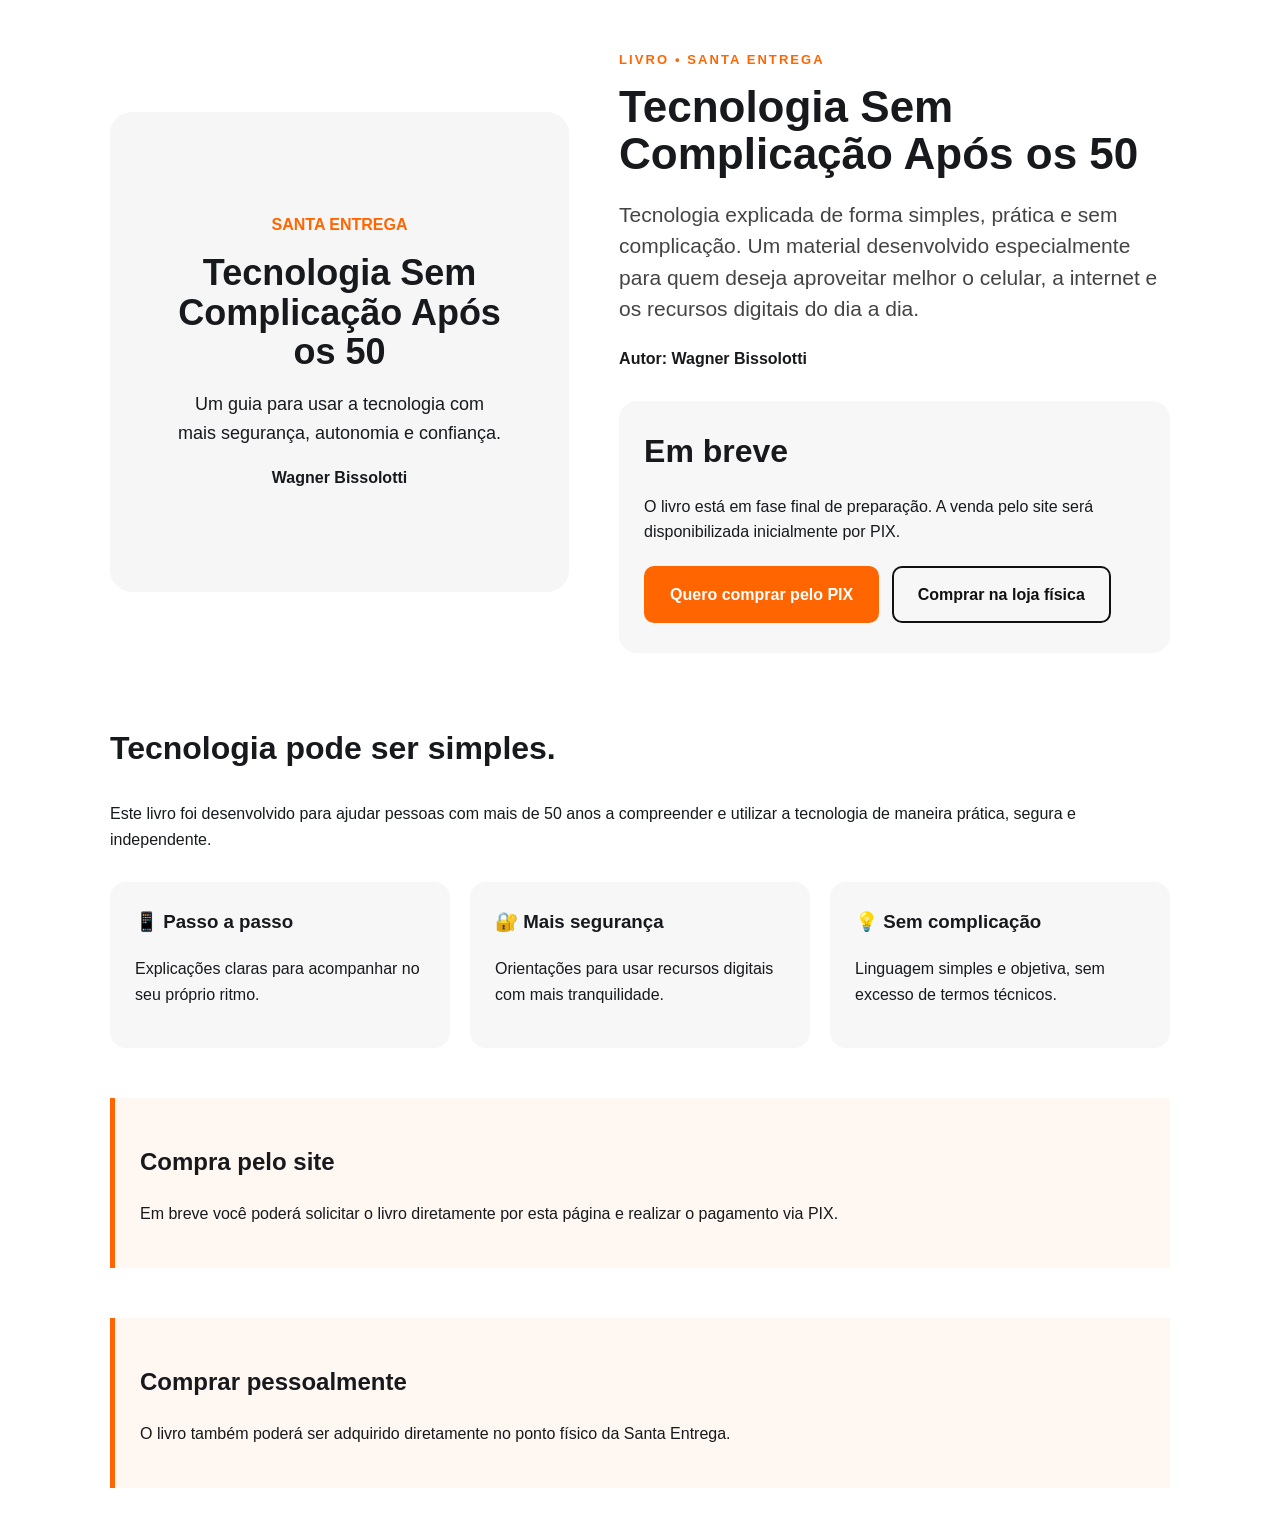
==== produtos.html @ e992728c "Criar produtos.html" ====
<!DOCTYPE html>
<html lang="pt-BR">
<head>
  <meta charset="UTF-8">
  <meta name="viewport" content="width=device-width, initial-scale=1.0">

  <title>Tecnologia Sem Complicação Após os 50 | Santa Entrega</title>

  <meta name="description" content="Tecnologia Sem Complicação Após os 50. Um guia prático para usar a tecnologia com mais segurança, autonomia e confiança.">

  <link rel="stylesheet" href="estilos.css">

  <style>
    .pagina-livro {
      max-width: 1100px;
      margin: 0 auto;
      padding: 50px 20px;
      font-family: Arial, sans-serif;
    }

    .livro-hero {
      display: grid;
      grid-template-columns: 1fr 1.2fr;
      gap: 50px;
      align-items: center;
    }

    .livro-capa {
      background: #f6f6f6;
      border-radius: 22px;
      min-height: 480px;
      display: flex;
      align-items: center;
      justify-content: center;
      padding: 30px;
      text-align: center;
    }

    .livro-capa-conteudo {
      max-width: 330px;
    }

    .livro-capa-conteudo span {
      display: block;
      color: #ff6500;
      font-weight: bold;
      margin-bottom: 15px;
    }

    .livro-capa-conteudo h2 {
      font-size: 36px;
      line-height: 1.1;
      margin: 0 0 18px;
    }

    .livro-capa-conteudo p {
      font-size: 18px;
    }

    .livro-info .etiqueta {
      color: #ff6500;
      font-weight: bold;
      text-transform: uppercase;
    }

    .livro-info h1 {
      font-size: 44px;
      line-height: 1.08;
      margin: 12px 0 18px;
    }

    .livro-info .subtitulo {
      font-size: 21px;
      line-height: 1.5;
      color: #444;
    }

    .autor {
      margin-top: 20px;
      font-weight: bold;
    }

    .compra {
      margin-top: 30px;
      padding: 25px;
      border-radius: 18px;
      background: #f7f7f7;
    }

    .preco {
      font-size: 32px;
      font-weight: bold;
      margin-bottom: 15px;
    }

    .botao-compra {
      display: inline-block;
      background: #ff6500;
      color: white;
      text-decoration: none;
      font-weight: bold;
      padding: 16px 26px;
      border-radius: 10px;
      margin: 5px 8px 5px 0;
    }

    .botao-loja {
      display: inline-block;
      border: 2px solid #111;
      color: #111;
      text-decoration: none;
      font-weight: bold;
      padding: 14px 24px;
      border-radius: 10px;
      margin: 5px 0;
    }

    .conteudo-livro {
      margin-top: 70px;
    }

    .conteudo-livro h2 {
      font-size: 32px;
    }

    .beneficios {
      display: grid;
      grid-template-columns: repeat(3, 1fr);
      gap: 20px;
      margin-top: 30px;
    }

    .beneficio {
      background: #f7f7f7;
      padding: 25px;
      border-radius: 16px;
    }

    .beneficio h3 {
      margin-top: 0;
    }

    .aviso {
      margin-top: 50px;
      padding: 25px;
      border-left: 5px solid #ff6500;
      background: #fff7f1;
    }

    @media (max-width: 760px) {
      .livro-hero {
        grid-template-columns: 1fr;
      }

      .livro-info h1 {
        font-size: 35px;
      }

      .beneficios {
        grid-template-columns: 1fr;
      }

      .livro-capa {
        min-height: 380px;
      }
    }
  </style>
</head>

<body>

<main class="pagina-livro">

  <section class="livro-hero">

    <div class="livro-capa">
      <div class="livro-capa-conteudo">
        <span>SANTA ENTREGA</span>
        <h2>Tecnologia Sem Complicação Após os 50</h2>
        <p>Um guia para usar a tecnologia com mais segurança, autonomia e confiança.</p>
        <strong>Wagner Bissolotti</strong>
      </div>
    </div>

    <div class="livro-info">

      <div class="etiqueta">Livro • Santa Entrega</div>

      <h1>Tecnologia Sem Complicação Após os 50</h1>

      <p class="subtitulo">
        Tecnologia explicada de forma simples, prática e sem complicação.
        Um material desenvolvido especialmente para quem deseja aproveitar
        melhor o celular, a internet e os recursos digitais do dia a dia.
      </p>

      <p class="autor">Autor: Wagner Bissolotti</p>

      <div class="compra">

        <div class="preco">Em breve</div>

        <p>
          O livro está em fase final de preparação. A venda pelo site será
          disponibilizada inicialmente por PIX.
        </p>

        <a class="botao-compra" href="#comprar">
          Quero comprar pelo PIX
        </a>

        <a class="botao-loja" href="#loja-fisica">
          Comprar na loja física
        </a>

      </div>

    </div>

  </section>

  <section class="conteudo-livro">

    <h2>Tecnologia pode ser simples.</h2>

    <p>
      Este livro foi desenvolvido para ajudar pessoas com mais de 50 anos
      a compreender e utilizar a tecnologia de maneira prática, segura
      e independente.
    </p>

    <div class="beneficios">

      <div class="beneficio">
        <h3>📱 Passo a passo</h3>
        <p>Explicações claras para acompanhar no seu próprio ritmo.</p>
      </div>

      <div class="beneficio">
        <h3>🔐 Mais segurança</h3>
        <p>Orientações para usar recursos digitais com mais tranquilidade.</p>
      </div>

      <div class="beneficio">
        <h3>💡 Sem complicação</h3>
        <p>Linguagem simples e objetiva, sem excesso de termos técnicos.</p>
      </div>

    </div>

  </section>

  <section id="comprar" class="aviso">

    <h2>Compra pelo site</h2>

    <p>
      Em breve você poderá solicitar o livro diretamente por esta página
      e realizar o pagamento via PIX.
    </p>

  </section>

  <section id="loja-fisica" class="aviso">

    <h2>Comprar pessoalmente</h2>

    <p>
      O livro também poderá ser adquirido diretamente no ponto físico
      da Santa Entrega.
    </p>

  </section>

</main>

</body>
</html>
---- estilos.css ----
:root{--laranja:#f36b21;--laranja-escuro:#cf4d0e;--grafite:#17191d;--cinza:#5f6670;--claro:#f6f7f9;--branco:#fff;--borda:#e4e7eb;--sombra:0 18px 50px rgba(0,0,0,.12)}
*{box-sizing:border-box}html{scroll-behavior:smooth}body{margin:0;font-family:Inter,ui-sans-serif,system-ui,-apple-system,"Segoe UI",Arial,sans-serif;color:var(--grafite);background:#fff;line-height:1.6}img{max-width:100%;display:block}a{color:inherit}.topo{height:78px;padding:0 max(5vw,24px);display:flex;align-items:center;justify-content:space-between;position:sticky;top:0;z-index:50;background:rgba(255,255,255,.95);backdrop-filter:blur(14px);border-bottom:1px solid rgba(0,0,0,.06)}.marca{display:flex;align-items:center;gap:11px;text-decoration:none}.marca strong{display:block;font-size:18px;line-height:1.1}.marca small{display:block;color:var(--cinza);font-size:11px;letter-spacing:.04em}.simbolo{width:43px;height:43px;border-radius:15px;background:linear-gradient(145deg,var(--laranja),var(--laranja-escuro));color:#fff;display:grid;place-items:center;font-weight:900;font-size:24px;box-shadow:0 8px 20px rgba(243,107,33,.25)}.menu{display:flex;align-items:center;gap:26px}.menu>a:not(.botao){text-decoration:none;font-size:14px;font-weight:650}.menu-btn{display:none;border:0;background:none;font-size:26px}.botao{display:inline-flex;align-items:center;justify-content:center;padding:13px 20px;border-radius:999px;background:var(--laranja);color:#fff;text-decoration:none;font-weight:800;transition:.2s;border:2px solid var(--laranja);box-shadow:0 10px 25px rgba(243,107,33,.22)}.botao:hover{transform:translateY(-2px);background:var(--laranja-escuro);border-color:var(--laranja-escuro)}.botao.pequeno{padding:9px 16px;font-size:14px}.botao.contorno{background:rgba(255,255,255,.12);border-color:#fff;box-shadow:none}.botao.contorno:hover{background:#fff;color:var(--grafite)}.hero{position:relative;min-height:680px;display:flex;align-items:center;overflow:hidden}.hero>img{position:absolute;inset:0;width:100%;height:100%;object-fit:cover;object-position:center}.hero-overlay{position:absolute;inset:0;background:linear-gradient(90deg,rgba(10,12,15,.91) 0%,rgba(10,12,15,.64) 48%,rgba(10,12,15,.18) 100%)}.hero-conteudo{position:relative;z-index:2;color:#fff;width:min(720px,90%);margin-left:max(6vw,30px);padding:90px 0}.etiqueta,.cabecalho-secao>span,.laboratorio-texto>span,.info-local>span,.chamada span{font-size:13px;text-transform:uppercase;letter-spacing:.16em;font-weight:900;color:var(--laranja)}.hero h1{font-size:clamp(42px,6.2vw,80px);line-height:1.03;margin:18px 0 22px;letter-spacing:-.04em}.hero p{font-size:clamp(18px,2vw,23px);max-width:640px;color:rgba(255,255,255,.87)}.acoes{display:flex;flex-wrap:wrap;gap:12px;margin-top:30px}.faixa{display:grid;grid-template-columns:repeat(3,1fr);max-width:1180px;margin:-42px auto 0;position:relative;z-index:4;background:#fff;border-radius:22px;box-shadow:var(--sombra);overflow:hidden}.faixa div{padding:28px 30px;border-right:1px solid var(--borda)}.faixa div:last-child{border:0}.faixa strong,.faixa span{display:block}.faixa strong{font-size:17px}.faixa span{color:var(--cinza);font-size:14px;margin-top:5px}.secao{padding:105px max(5vw,24px)}.cabecalho-secao{max-width:760px;margin:0 auto 50px;text-align:center}.cabecalho-secao h2,.laboratorio-texto h2,.info-local h2,.chamada h2{font-size:clamp(34px,4vw,54px);line-height:1.08;letter-spacing:-.035em;margin:13px 0 16px}.cabecalho-secao p,.laboratorio-texto p,.info-local p,.chamada p{color:var(--cinza);font-size:18px}.cards{display:grid;grid-template-columns:repeat(3,1fr);gap:18px;max-width:1180px;margin:auto}.cards article{padding:32px;border:1px solid var(--borda);border-radius:22px;background:#fff;transition:.25s}.cards article:hover{transform:translateY(-5px);box-shadow:var(--sombra);border-color:transparent}.cards b{font-size:32px}.cards h3{font-size:21px;margin:15px 0 8px}.cards p{margin:0;color:var(--cinza)}.escura{background:var(--grafite);color:#fff}.laboratorio-grid{max-width:1180px;margin:auto;display:grid;grid-template-columns:.9fr 1.3fr;gap:65px;align-items:center}.laboratorio-texto p{color:#c8ccd2}.laboratorio-texto ul{padding-left:20px;color:#eef0f2;margin:25px 0 35px}.laboratorio-texto li{margin:9px 0}.mosaico-lab{display:grid;grid-template-columns:1.1fr .9fr;grid-template-rows:240px 240px;gap:14px}.mosaico-lab img{width:100%;height:100%;object-fit:cover;border-radius:18px}.mosaico-lab img:first-child{grid-row:1/3}.galeria{max-width:1180px;margin:auto;display:grid;grid-template-columns:repeat(3,1fr);gap:15px}.galeria figure{margin:0;position:relative;overflow:hidden;border-radius:18px;background:#111;min-height:260px}.galeria figure.grande{grid-column:span 2;grid-row:span 2;min-height:535px}.galeria img{width:100%;height:100%;object-fit:cover;transition:.45s}.galeria figure:hover img{transform:scale(1.045)}.galeria figcaption{position:absolute;inset:auto 0 0;padding:36px 20px 18px;color:#fff;font-weight:800;background:linear-gradient(transparent,rgba(0,0,0,.78))}.chamada{margin:0 max(5vw,24px);padding:55px max(4vw,30px);border-radius:28px;background:linear-gradient(135deg,var(--laranja),#ff8a42);color:#fff;display:flex;justify-content:space-between;align-items:center;gap:30px}.chamada span,.chamada p{color:rgba(255,255,255,.88)}.chamada h2{margin:6px 0}.botao.claro{background:#fff;color:var(--grafite);border-color:#fff;white-space:nowrap}.local{max-width:1280px;margin:auto;display:grid;grid-template-columns:.85fr 1.15fr;gap:50px;align-items:center}.info-local a{font-weight:750}.botao.contorno.escuro{color:var(--grafite);border-color:var(--grafite);background:#fff}.local iframe{width:100%;height:470px;border:0;border-radius:24px;box-shadow:var(--sombra)}footer{padding:52px max(5vw,24px);background:#101216;color:#dfe2e6;text-align:center}.rodape-marca{justify-content:center;color:#fff;margin-bottom:20px}.direitos{font-size:13px;color:#9299a3;margin-top:25px}.whatsapp-flutuante{position:fixed;right:22px;bottom:22px;z-index:60;background:#20b75a;color:#fff;text-decoration:none;font-weight:900;padding:14px 19px;border-radius:999px;box-shadow:0 12px 32px rgba(0,0,0,.25)}
@media(max-width:900px){.menu-btn{display:block}.menu{position:absolute;top:78px;left:0;right:0;display:none;flex-direction:column;align-items:stretch;padding:20px 24px;background:#fff;border-bottom:1px solid var(--borda)}.menu.aberto{display:flex}.faixa{grid-template-columns:1fr;margin:-25px 18px 0}.faixa div{border-right:0;border-bottom:1px solid var(--borda)}.cards{grid-template-columns:repeat(2,1fr)}.laboratorio-grid,.local{grid-template-columns:1fr}.galeria{grid-template-columns:repeat(2,1fr)}.galeria figure.grande{grid-column:span 2}.chamada{flex-direction:column;align-items:flex-start}.hero{min-height:650px}.hero-overlay{background:linear-gradient(90deg,rgba(10,12,15,.9),rgba(10,12,15,.48))}}
@media(max-width:600px){.topo{height:70px}.menu{top:70px}.hero{min-height:610px}.hero-conteudo{margin-left:24px;padding:70px 0}.hero h1{font-size:43px}.secao{padding:78px 20px}.cards{grid-template-columns:1fr}.mosaico-lab{grid-template-columns:1fr;grid-template-rows:280px 220px 220px}.mosaico-lab img:first-child{grid-row:auto}.galeria{grid-template-columns:1fr}.galeria figure.grande{grid-column:auto;grid-row:auto;min-height:300px}.galeria figure{min-height:280px}.chamada{margin:0 16px;padding:38px 24px}.local iframe{height:360px}.whatsapp-flutuante{right:14px;bottom:14px}.acoes .botao{width:100%}}
.logo-marca{width:190px;height:58px;object-fit:contain;object-position:left center;border-radius:10px;background:#fff}
.logo-rodape{width:220px;height:78px;object-position:center;padding:6px 12px;border-radius:14px}
@media (max-width:720px){.logo-marca{width:145px;height:48px}.logo-rodape{width:190px;height:68px}}
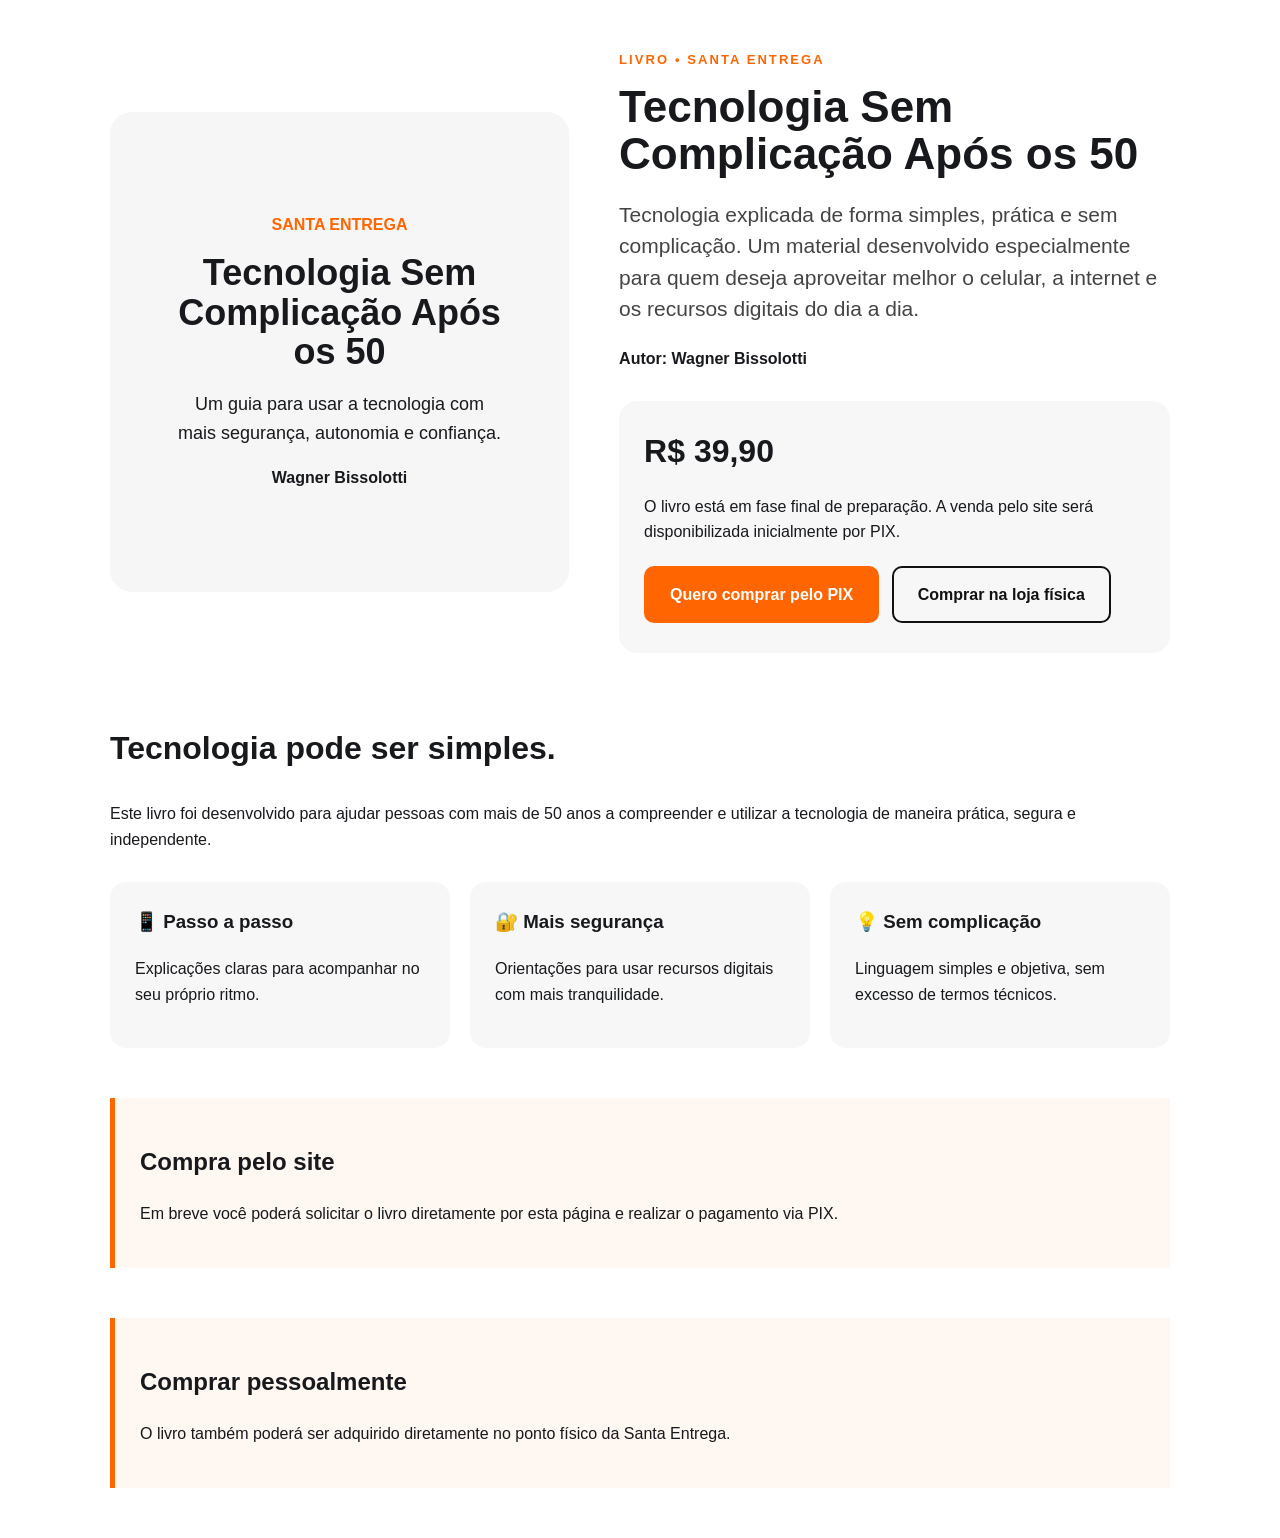
==== commit cf32c165: "Update produtos.html" ====
--- a/produtos.html
+++ b/produtos.html
@@ -198,7 +198,7 @@
 
       <div class="compra">
 
-        <div class="preco">Em breve</div>
+       <div class="preco">R$ 39,90</div>
 
         <p>
           O livro está em fase final de preparação. A venda pelo site será
@@ -275,4 +275,4 @@
 </main>
 
 </body>
-</html>+</html>
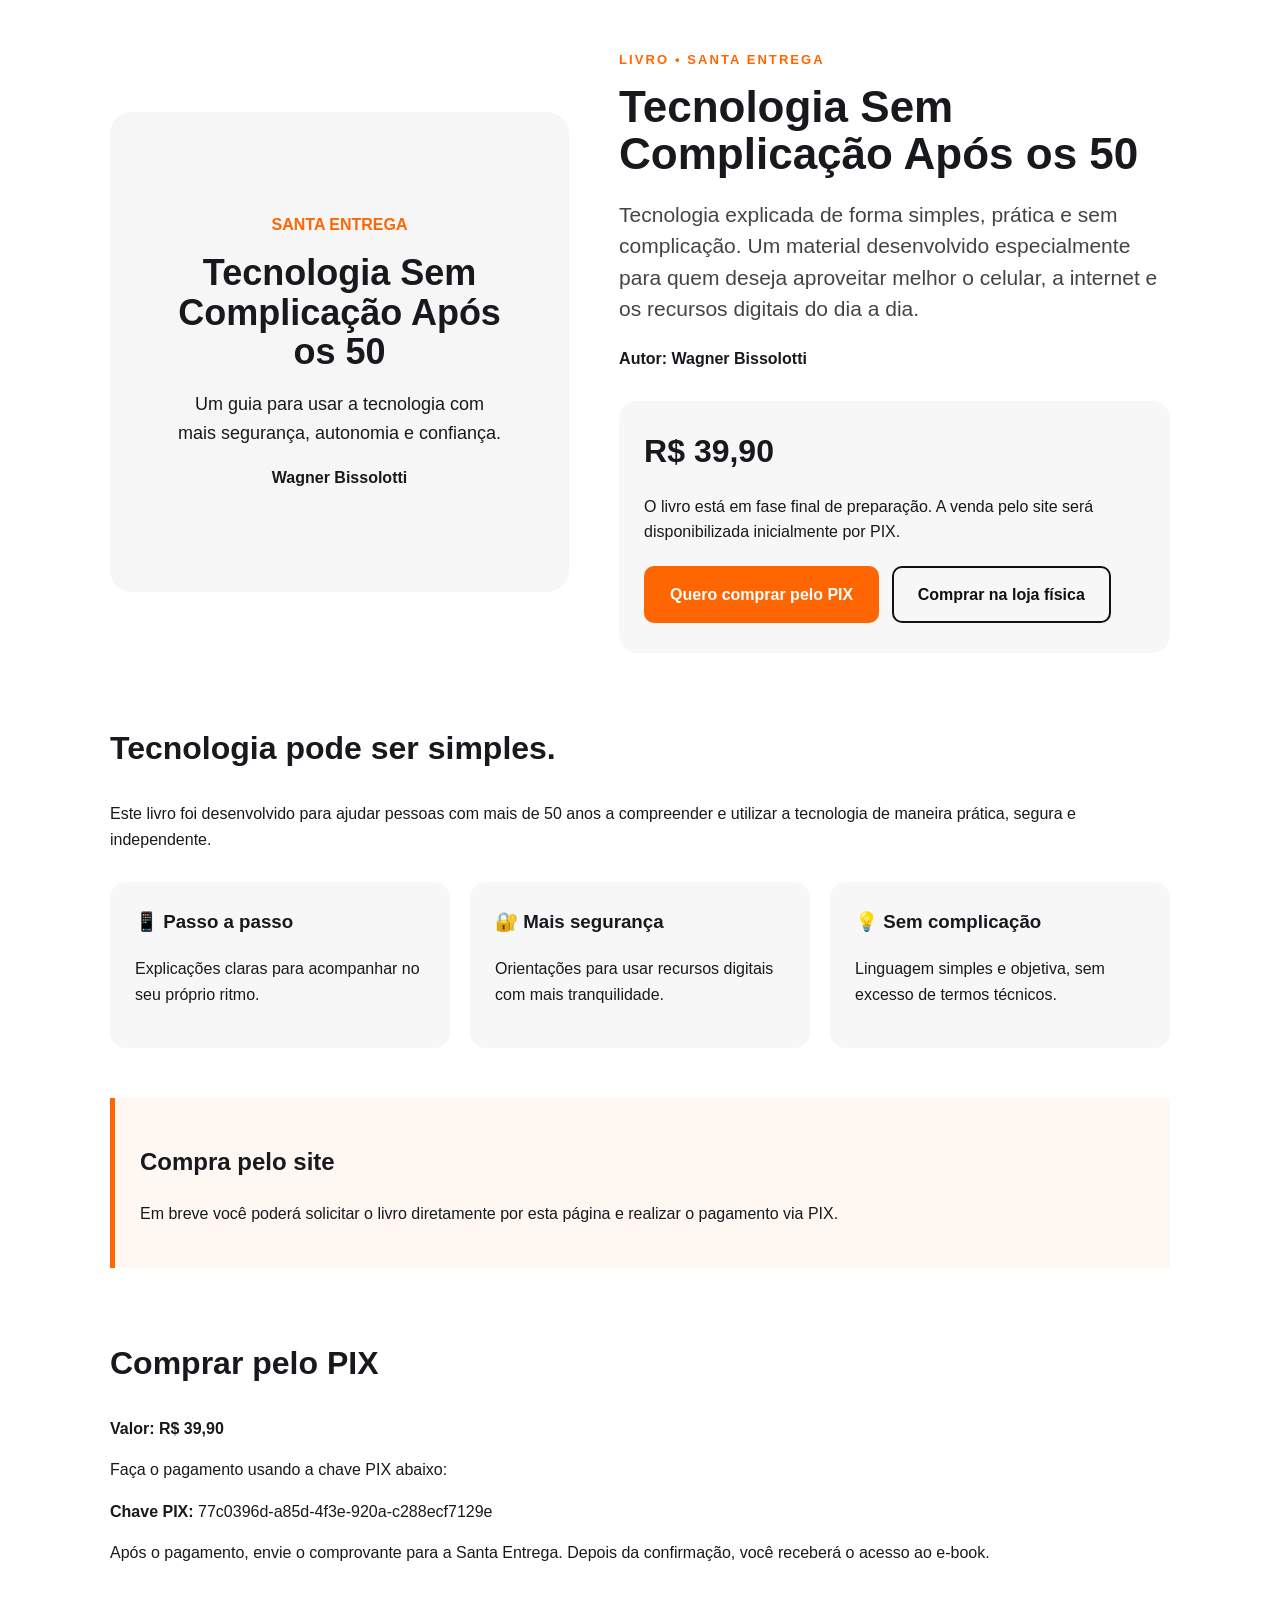
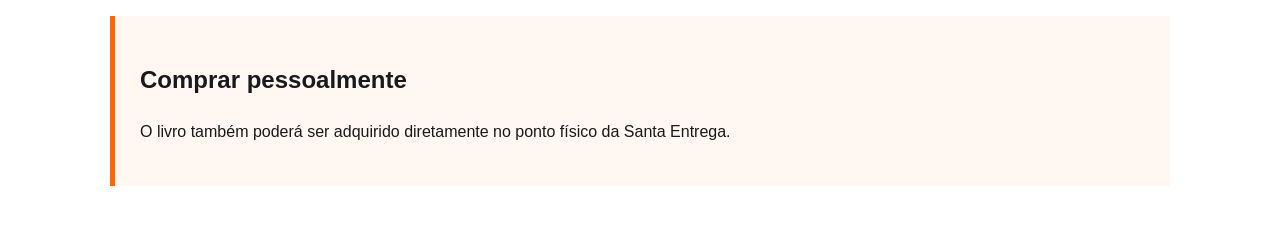
==== commit 9938360b: "Add PIX purchase section to produtos.html Added section for purchasing via PIX with payment details." ====
--- a/produtos.html
+++ b/produtos.html
@@ -260,7 +260,18 @@
     </p>
 
   </section>
-
+<section id="comprar" class="conteudo-livro">
+  <h2>Comprar pelo PIX</h2>
+
+  <p><strong>Valor: R$ 39,90</strong></p>
+
+  <p>Faça o pagamento usando a chave PIX abaixo:</p>
+
+  <p><strong>Chave PIX:</strong> 77c0396d-a85d-4f3e-920a-c288ecf7129e</p>
+  
+
+  <p>Após o pagamento, envie o comprovante para a Santa Entrega. Depois da confirmação, você receberá o acesso ao e-book.</p>
+</section>
   <section id="loja-fisica" class="aviso">
 
     <h2>Comprar pessoalmente</h2>
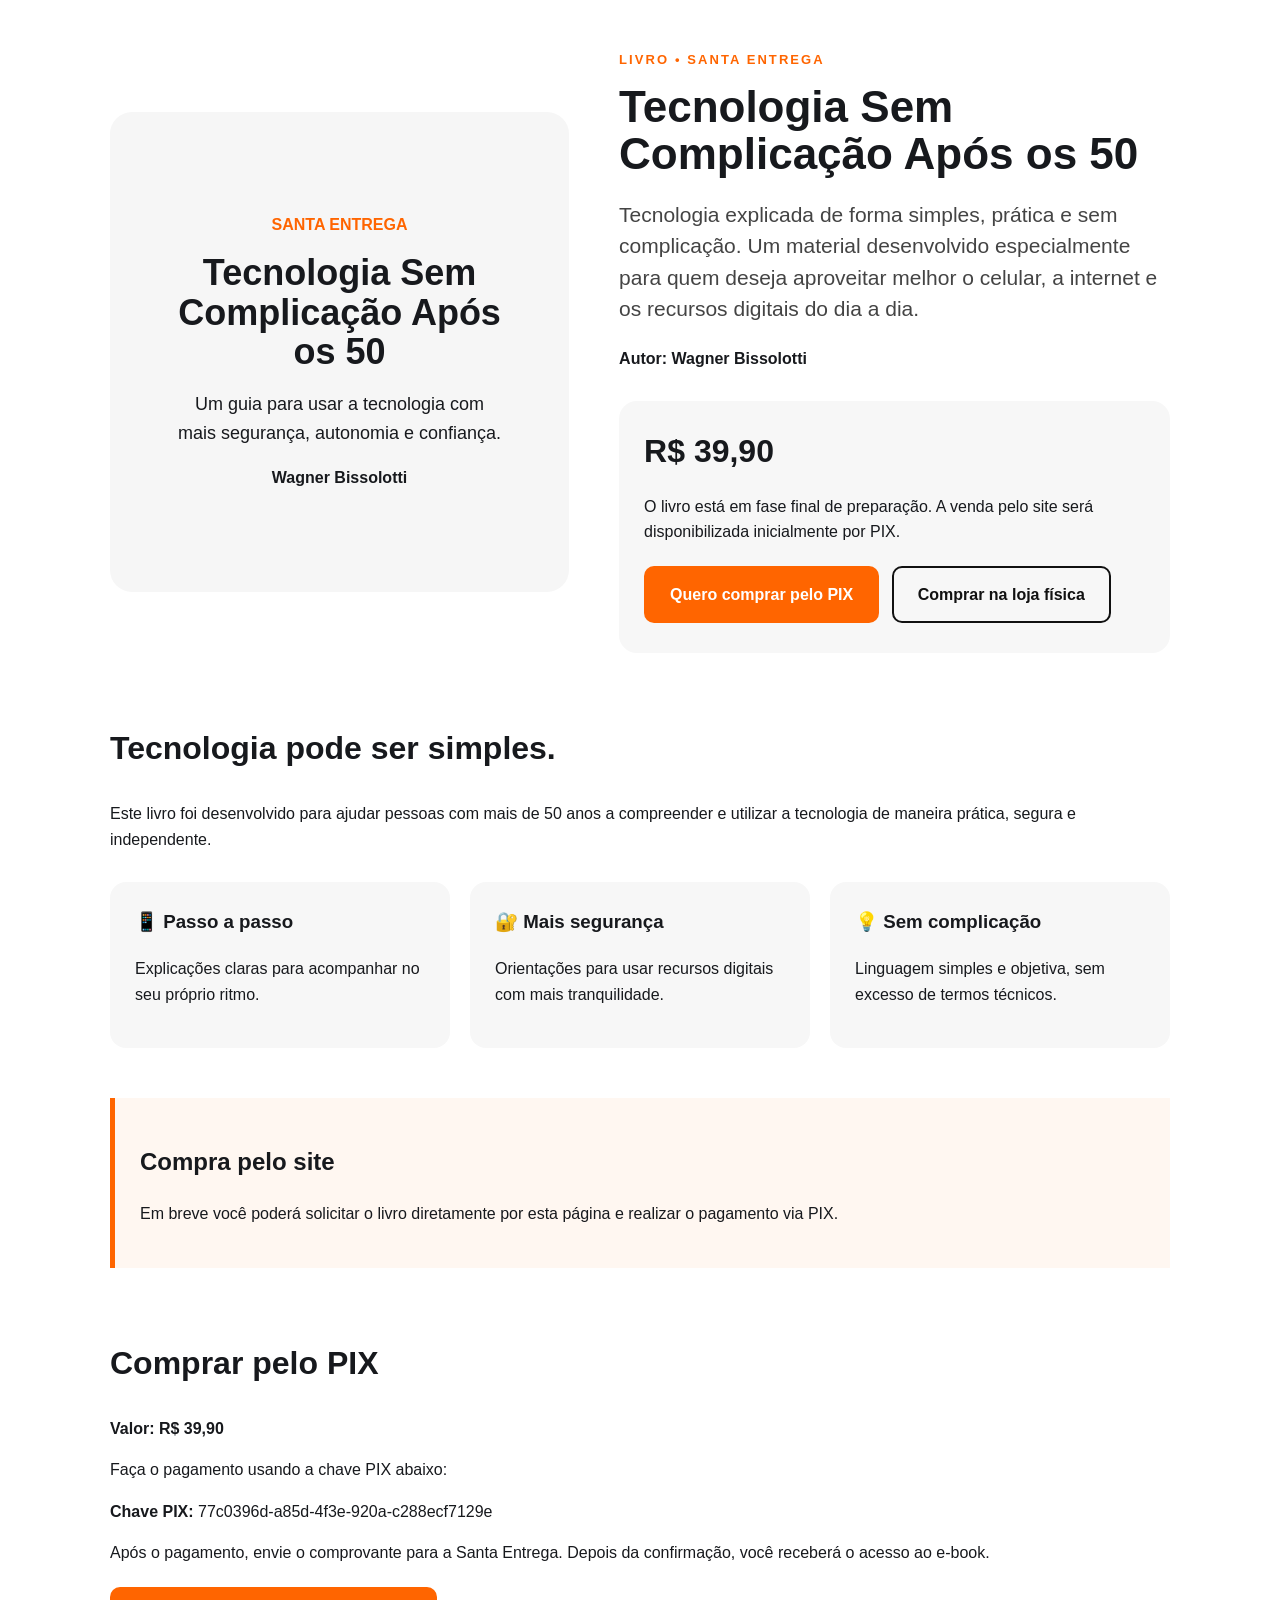
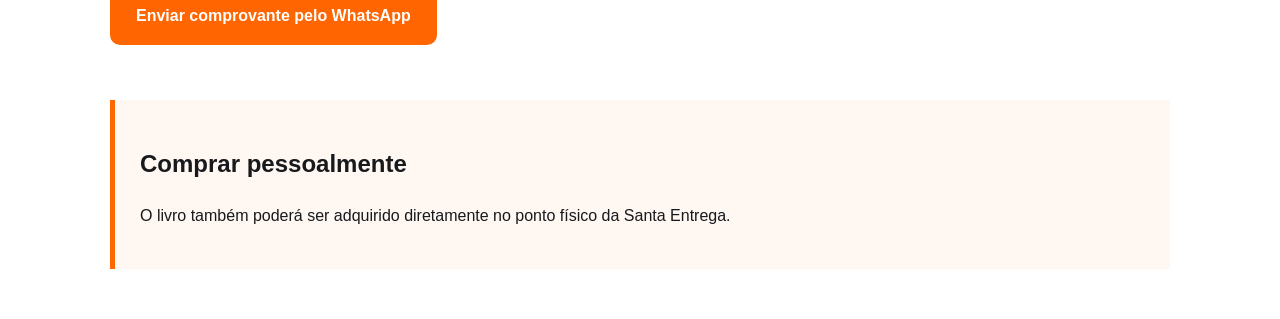
==== commit 1cab4ad6: "Add WhatsApp link for payment confirmation Added a WhatsApp link for sending payment proof after pur" ====
--- a/produtos.html
+++ b/produtos.html
@@ -270,7 +270,7 @@
   <p><strong>Chave PIX:</strong> 77c0396d-a85d-4f3e-920a-c288ecf7129e</p>
   
 
-  <p>Após o pagamento, envie o comprovante para a Santa Entrega. Depois da confirmação, você receberá o acesso ao e-book.</p>
+  <p>Após o pagamento, envie o comprovante para a Santa Entrega. Depois da confirmação, você receberá o acesso ao e-book.</p><a class="botao-compra" href="https://wa.me/5511947818984?text=Olá%2C%20acabei%20de%20realizar%20o%20PIX%20do%20e-book.%20Segue%20o%20comprovante." target="_blank">Enviar comprovante pelo WhatsApp</a>
 </section>
   <section id="loja-fisica" class="aviso">
 
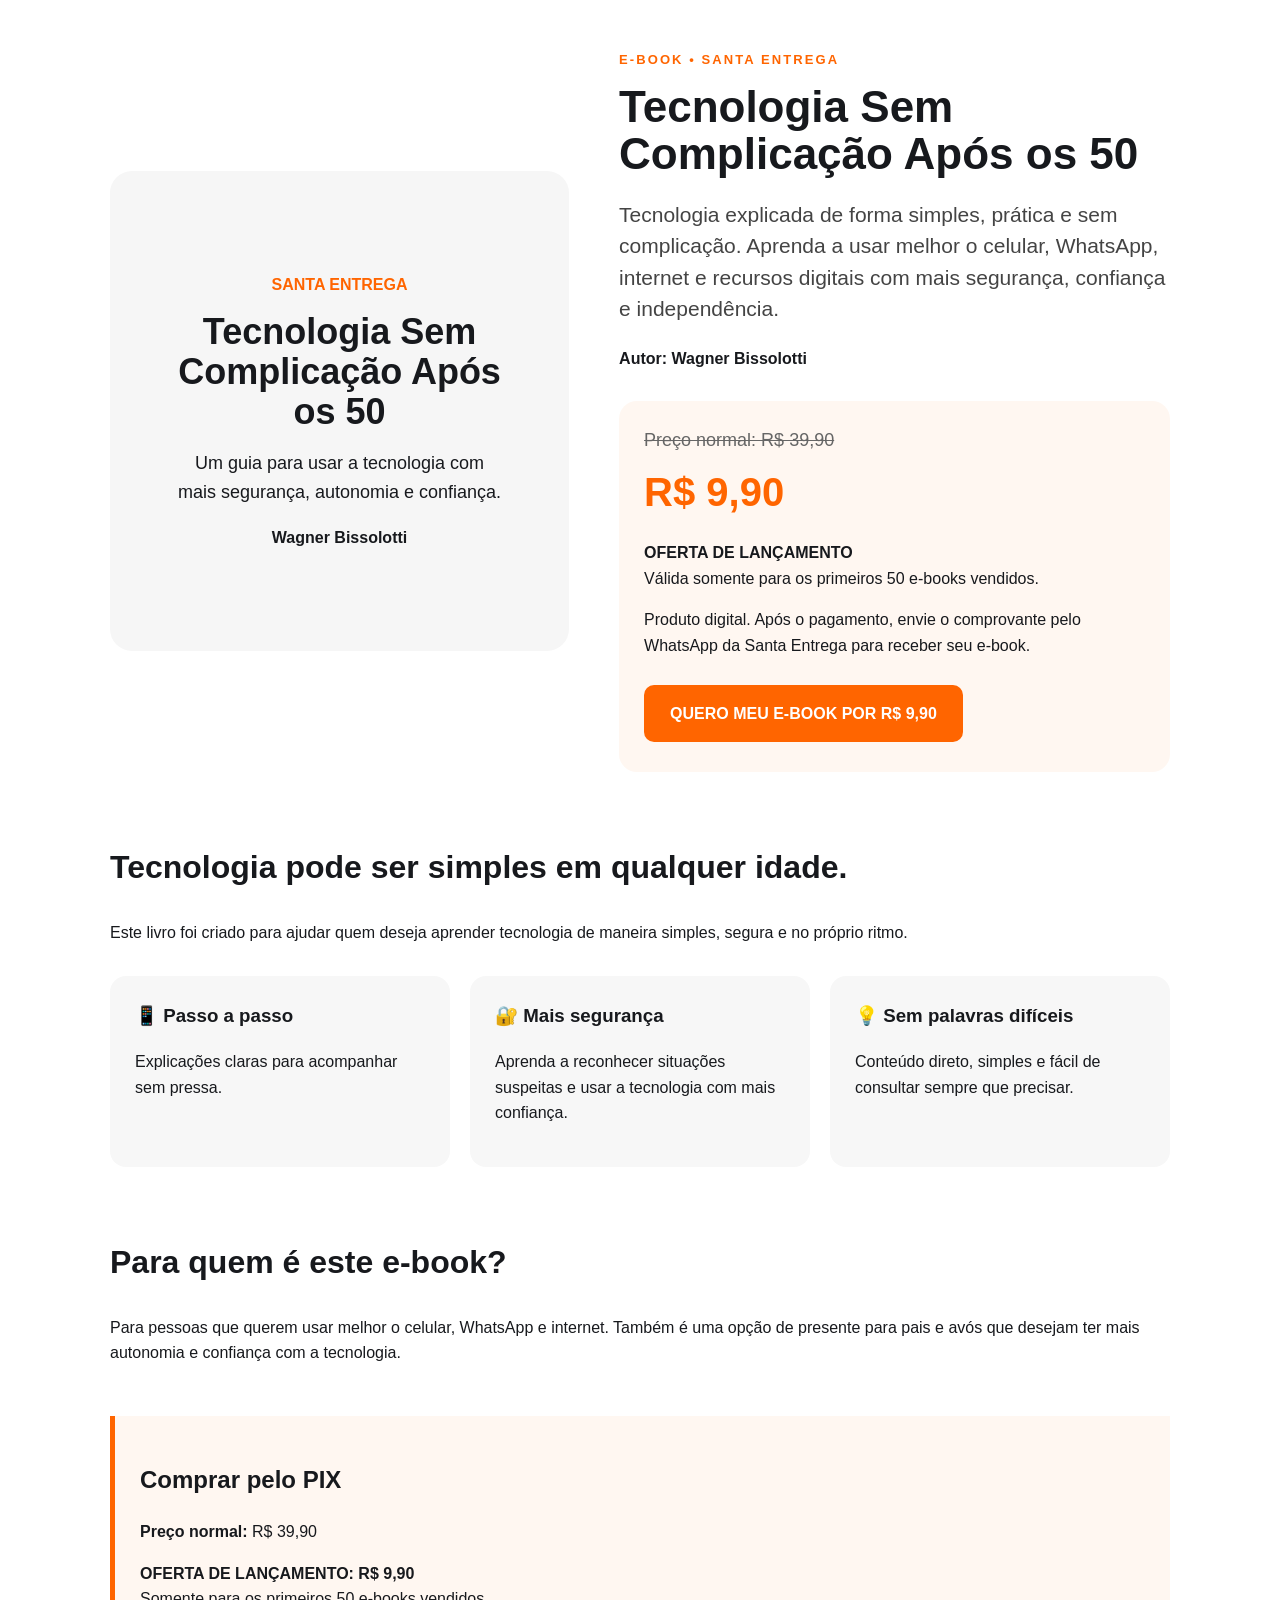
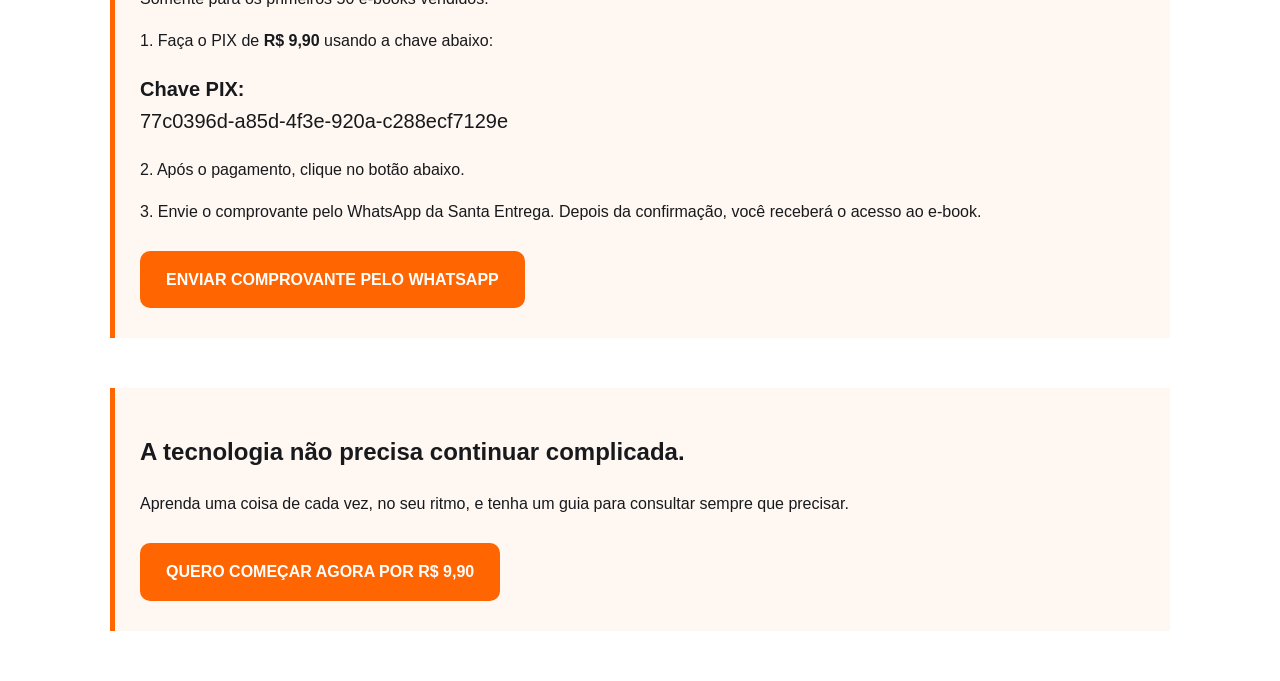
==== commit 2bc3b2e5: "Revise e-book pricing and promotional content Updated pricing and promotional details for the e-book" ====
--- a/produtos.html
+++ b/produtos.html
@@ -84,13 +84,21 @@
       margin-top: 30px;
       padding: 25px;
       border-radius: 18px;
-      background: #f7f7f7;
+      background: #fff7f1;
+    }
+
+    .preco-antigo {
+      font-size: 18px;
+      text-decoration: line-through;
+      color: #666;
+      margin-bottom: 5px;
     }
 
     .preco {
-      font-size: 32px;
-      font-weight: bold;
-      margin-bottom: 15px;
+      font-size: 40px;
+      font-weight: bold;
+      color: #ff6500;
+      margin-bottom: 10px;
     }
 
     .botao-compra {
@@ -101,18 +109,7 @@
       font-weight: bold;
       padding: 16px 26px;
       border-radius: 10px;
-      margin: 5px 8px 5px 0;
-    }
-
-    .botao-loja {
-      display: inline-block;
-      border: 2px solid #111;
-      color: #111;
-      text-decoration: none;
-      font-weight: bold;
-      padding: 14px 24px;
-      border-radius: 10px;
-      margin: 5px 0;
+      margin: 10px 8px 5px 0;
     }
 
     .conteudo-livro {
@@ -145,6 +142,11 @@
       padding: 25px;
       border-left: 5px solid #ff6500;
       background: #fff7f1;
+    }
+
+    .pix {
+      font-size: 20px;
+      word-break: break-all;
     }
 
     @media (max-width: 760px) {
@@ -184,35 +186,37 @@
 
     <div class="livro-info">
 
-      <div class="etiqueta">Livro • Santa Entrega</div>
+      <div class="etiqueta">E-book • Santa Entrega</div>
 
       <h1>Tecnologia Sem Complicação Após os 50</h1>
 
       <p class="subtitulo">
         Tecnologia explicada de forma simples, prática e sem complicação.
-        Um material desenvolvido especialmente para quem deseja aproveitar
-        melhor o celular, a internet e os recursos digitais do dia a dia.
+        Aprenda a usar melhor o celular, WhatsApp, internet e recursos digitais
+        com mais segurança, confiança e independência.
       </p>
 
       <p class="autor">Autor: Wagner Bissolotti</p>
 
       <div class="compra">
 
-       <div class="preco">R$ 39,90</div>
+        <div class="preco-antigo">Preço normal: R$ 39,90</div>
+        <div class="preco">R$ 9,90</div>
 
         <p>
-          O livro está em fase final de preparação. A venda pelo site será
-          disponibilizada inicialmente por PIX.
+          <strong>OFERTA DE LANÇAMENTO</strong><br>
+          Válida somente para os primeiros 50 e-books vendidos.
         </p>
 
+        <p>
+          Produto digital. Após o pagamento, envie o comprovante pelo WhatsApp
+          da Santa Entrega para receber seu e-book.
+        </p>
+
         <a class="botao-compra" href="#comprar">
-          Quero comprar pelo PIX
+          QUERO MEU E-BOOK POR R$ 9,90
         </a>
 
-        <a class="botao-loja" href="#loja-fisica">
-          Comprar na loja física
-        </a>
-
       </div>
 
     </div>
@@ -221,65 +225,91 @@
 
   <section class="conteudo-livro">
 
-    <h2>Tecnologia pode ser simples.</h2>
-
-    <p>
-      Este livro foi desenvolvido para ajudar pessoas com mais de 50 anos
-      a compreender e utilizar a tecnologia de maneira prática, segura
-      e independente.
+    <h2>Tecnologia pode ser simples em qualquer idade.</h2>
+
+    <p>
+      Este livro foi criado para ajudar quem deseja aprender tecnologia
+      de maneira simples, segura e no próprio ritmo.
     </p>
 
     <div class="beneficios">
 
       <div class="beneficio">
         <h3>📱 Passo a passo</h3>
-        <p>Explicações claras para acompanhar no seu próprio ritmo.</p>
+        <p>Explicações claras para acompanhar sem pressa.</p>
       </div>
 
       <div class="beneficio">
         <h3>🔐 Mais segurança</h3>
-        <p>Orientações para usar recursos digitais com mais tranquilidade.</p>
+        <p>Aprenda a reconhecer situações suspeitas e usar a tecnologia com mais confiança.</p>
       </div>
 
       <div class="beneficio">
-        <h3>💡 Sem complicação</h3>
-        <p>Linguagem simples e objetiva, sem excesso de termos técnicos.</p>
+        <h3>💡 Sem palavras difíceis</h3>
+        <p>Conteúdo direto, simples e fácil de consultar sempre que precisar.</p>
       </div>
 
     </div>
 
   </section>
 
+  <section class="conteudo-livro">
+
+    <h2>Para quem é este e-book?</h2>
+
+    <p>
+      Para pessoas que querem usar melhor o celular, WhatsApp e internet.
+      Também é uma opção de presente para pais e avós que desejam ter
+      mais autonomia e confiança com a tecnologia.
+    </p>
+
+  </section>
+
   <section id="comprar" class="aviso">
 
-    <h2>Compra pelo site</h2>
-
-    <p>
-      Em breve você poderá solicitar o livro diretamente por esta página
-      e realizar o pagamento via PIX.
-    </p>
-
-  </section>
-<section id="comprar" class="conteudo-livro">
-  <h2>Comprar pelo PIX</h2>
-
-  <p><strong>Valor: R$ 39,90</strong></p>
-
-  <p>Faça o pagamento usando a chave PIX abaixo:</p>
-
-  <p><strong>Chave PIX:</strong> 77c0396d-a85d-4f3e-920a-c288ecf7129e</p>
-  
-
-  <p>Após o pagamento, envie o comprovante para a Santa Entrega. Depois da confirmação, você receberá o acesso ao e-book.</p><a class="botao-compra" href="https://wa.me/5511947818984?text=Olá%2C%20acabei%20de%20realizar%20o%20PIX%20do%20e-book.%20Segue%20o%20comprovante." target="_blank">Enviar comprovante pelo WhatsApp</a>
-</section>
-  <section id="loja-fisica" class="aviso">
-
-    <h2>Comprar pessoalmente</h2>
-
-    <p>
-      O livro também poderá ser adquirido diretamente no ponto físico
-      da Santa Entrega.
-    </p>
+    <h2>Comprar pelo PIX</h2>
+
+    <p><strong>Preço normal:</strong> R$ 39,90</p>
+
+    <p>
+      <strong>OFERTA DE LANÇAMENTO: R$ 9,90</strong><br>
+      Somente para os primeiros 50 e-books vendidos.
+    </p>
+
+    <p>1. Faça o PIX de <strong>R$ 9,90</strong> usando a chave abaixo:</p>
+
+    <p class="pix">
+      <strong>Chave PIX:</strong><br>
+      77c0396d-a85d-4f3e-920a-c288ecf7129e
+    </p>
+
+    <p>2. Após o pagamento, clique no botão abaixo.</p>
+
+    <p>
+      3. Envie o comprovante pelo WhatsApp da Santa Entrega.
+      Depois da confirmação, você receberá o acesso ao e-book.
+    </p>
+
+    <a class="botao-compra"
+       href="https://wa.me/5511947818984?text=Olá%2C%20acabei%20de%20realizar%20o%20PIX%20de%20R%24%209%2C90%20do%20e-book%20Tecnologia%20Sem%20Complicação%20Após%20os%2050.%20Segue%20o%20comprovante."
+       target="_blank">
+      ENVIAR COMPROVANTE PELO WHATSAPP
+    </a>
+
+  </section>
+
+  <section class="aviso">
+
+    <h2>A tecnologia não precisa continuar complicada.</h2>
+
+    <p>
+      Aprenda uma coisa de cada vez, no seu ritmo, e tenha um guia
+      para consultar sempre que precisar.
+    </p>
+
+    <a class="botao-compra" href="#comprar">
+      QUERO COMEÇAR AGORA POR R$ 9,90
+    </a>
 
   </section>
 
